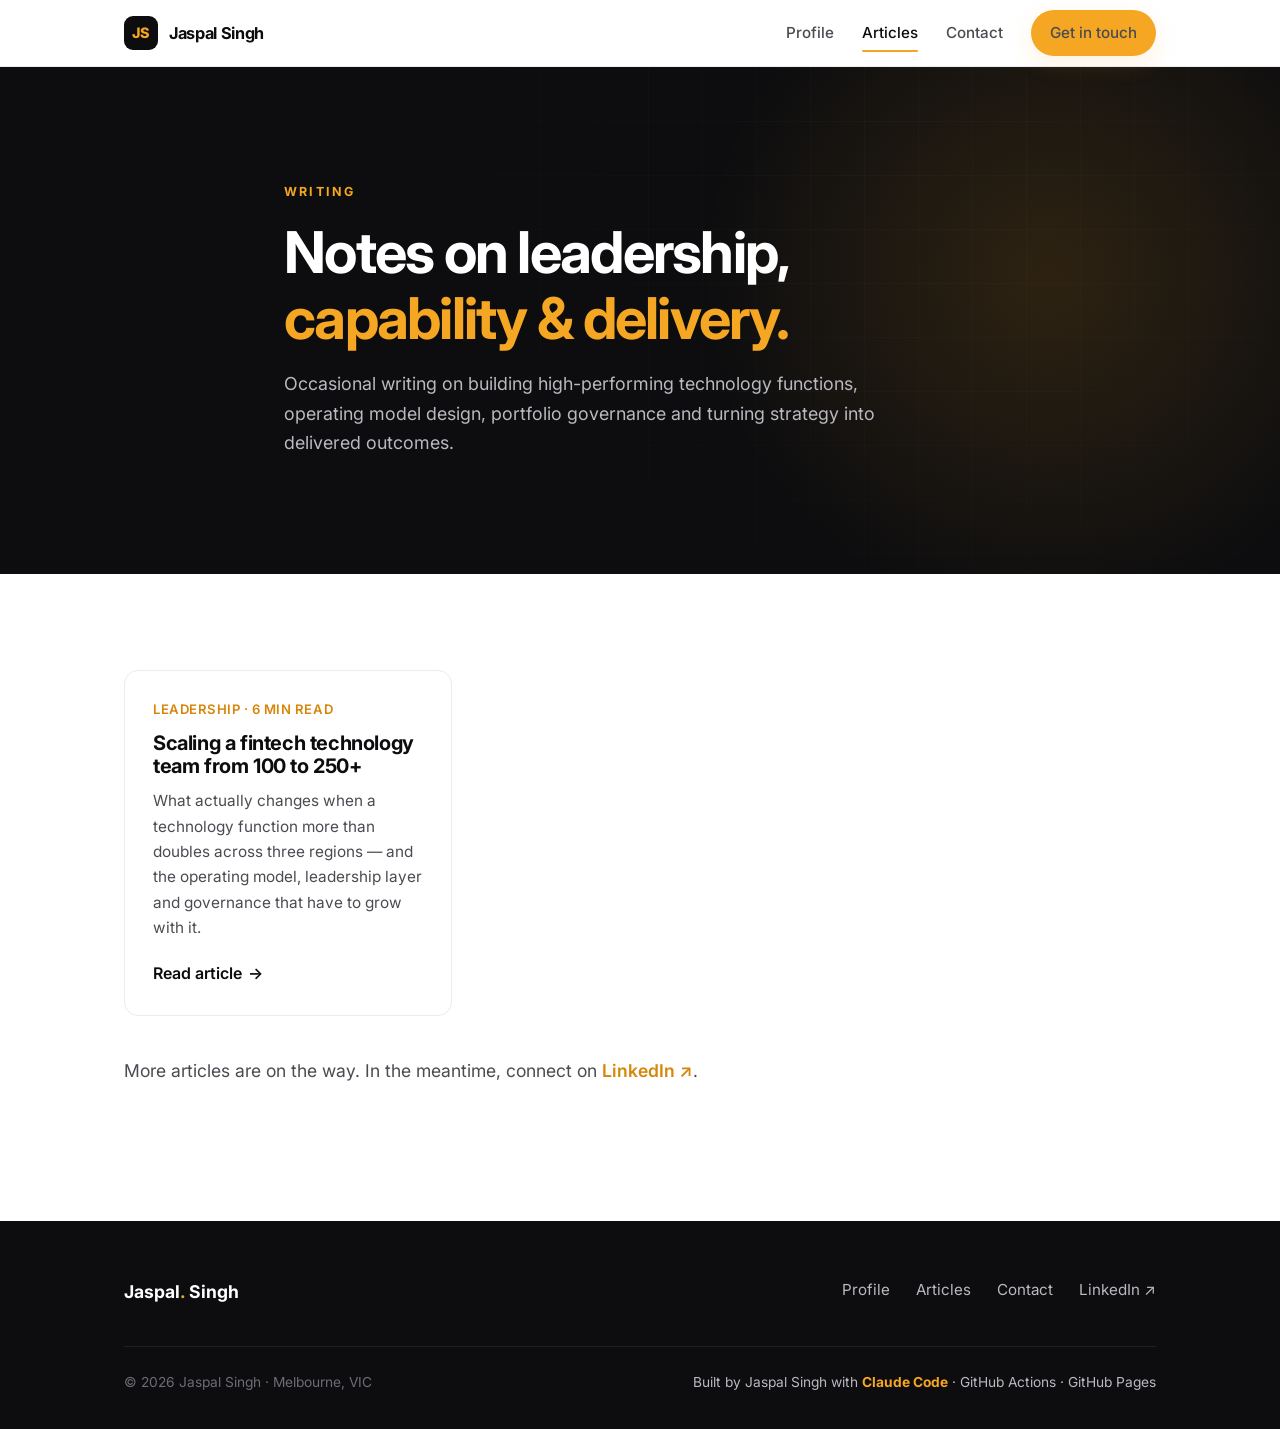
==== articles.html @ 5cb6a639 "Add personal profile site for GitHub Pages Build a clean, modern static profile site for Jaspal Sing" ====
<!DOCTYPE html>
<html lang="en">
<head>
  <meta charset="UTF-8" />
  <meta name="viewport" content="width=device-width, initial-scale=1.0" />
  <title>Articles — Jaspal Singh</title>
  <meta name="description" content="Writing on technology leadership, building capability, operating model design and delivery governance — by Jaspal Singh." />
  <meta name="author" content="Jaspal Singh" />
  <link rel="icon" type="image/svg+xml" href="assets/favicon.svg" />
  <link rel="preconnect" href="https://fonts.googleapis.com" />
  <link rel="preconnect" href="https://fonts.gstatic.com" crossorigin />
  <link href="https://fonts.googleapis.com/css2?family=Inter:wght@400;500;600;700;800&display=swap" rel="stylesheet" />
  <link rel="stylesheet" href="assets/css/styles.css" />
</head>
<body>

  <!-- ===================== NAV ===================== -->
  <header class="nav">
    <div class="container nav__inner">
      <a class="brand" href="index.html" aria-label="Jaspal Singh — home">
        <span class="brand__mark">JS</span>
        <span class="brand__name">Jaspal Singh</span>
      </a>
      <nav class="nav__links" aria-label="Primary">
        <a href="index.html">Profile</a>
        <a href="articles.html" aria-current="page">Articles</a>
        <a href="contact.html">Contact</a>
        <a class="btn btn--primary nav__cta" href="contact.html">Get in touch</a>
      </nav>
      <button class="nav__toggle" aria-label="Toggle menu" aria-expanded="false">
        <span></span><span></span><span></span>
      </button>
    </div>
  </header>

  <main>
    <!-- ===================== HEADER ===================== -->
    <section class="hero" style="padding:110px 0 80px;">
      <div class="hero__grid" aria-hidden="true"></div>
      <div class="container hero__inner">
        <span class="eyebrow" style="color:var(--accent);">Writing</span>
        <h1 style="font-size:clamp(2.2rem,5.5vw,3.6rem);">Notes on leadership, <span class="accent">capability &amp; delivery.</span></h1>
        <p class="hero__summary">
          Occasional writing on building high-performing technology functions, operating model
          design, portfolio governance and turning strategy into delivered outcomes.
        </p>
      </div>
    </section>

    <!-- ===================== ARTICLE LIST =====================
         To add a new article:
           1. Copy  articles/_template.html  →  articles/your-slug.html
           2. Fill in the title, date and body.
           3. Add a new <article class="article-card"> block below
              (newest first) pointing to it.
    -->
    <section class="section">
      <div class="container">
        <div class="article-grid">

          <article class="article-card reveal">
            <div class="article-card__meta">Leadership · 6 min read</div>
            <h3>Scaling a fintech technology team from 100 to 250+</h3>
            <p>What actually changes when a technology function more than doubles across three regions — and the operating model, leadership layer and governance that have to grow with it.</p>
            <a class="article-card__more" href="articles/scaling-a-fintech-team.html">
              Read article <span class="arrow" aria-hidden="true">→</span>
            </a>
          </article>

          <!-- More articles will appear here as they're published. -->

        </div>

        <!-- Shown only as a hint while the library is small; remove when full. -->
        <p class="section-lead reveal" data-delay="1" style="margin-top:40px;">
          More articles are on the way. In the meantime, connect on
          <a href="https://www.linkedin.com/in/jaspalsinghau" target="_blank" rel="noopener" style="color:var(--accent-deep);font-weight:600;">LinkedIn ↗</a>.
        </p>
      </div>
    </section>
  </main>

  <!-- ===================== FOOTER ===================== -->
  <footer class="footer">
    <div class="container">
      <div class="footer__top">
        <div class="footer__brand">Jaspal<span>.</span> Singh</div>
        <nav class="footer__links" aria-label="Footer">
          <a href="index.html">Profile</a>
          <a href="articles.html">Articles</a>
          <a href="contact.html">Contact</a>
          <a href="https://www.linkedin.com/in/jaspalsinghau" target="_blank" rel="noopener">LinkedIn ↗</a>
        </nav>
      </div>
      <div class="footer__bottom">
        <span>© <span data-year>2026</span> Jaspal Singh · Melbourne, VIC</span>
        <span class="built">Built by Jaspal Singh with <b>Claude Code</b> · GitHub Actions · GitHub Pages</span>
      </div>
    </div>
  </footer>

  <script src="assets/js/main.js"></script>
</body>
</html>
---- assets/css/styles.css ----
/* ==========================================================================
   Jaspal Singh — Personal Profile Site
   Design system: black / white / grey with an amber-gold accent.
   Plain CSS, no build step.
   ========================================================================== */

:root {
  /* Palette */
  --ink:        #0d0d0f;   /* near-black */
  --ink-soft:   #1a1a1e;   /* raised surfaces on dark */
  --paper:      #ffffff;
  --grey-50:    #f6f6f7;
  --grey-100:   #ececee;
  --grey-200:   #d9d9dd;
  --grey-300:   #b9b9c0;
  --grey-500:   #6c6c75;
  --grey-600:   #4b4b52;
  --grey-700:   #2c2c31;

  /* Accent — amber / gold */
  --accent:      #f5a623;
  --accent-deep: #d6860a;
  --accent-soft: rgba(245, 166, 35, 0.14);

  /* Typography */
  --font-sans: "Inter", -apple-system, BlinkMacSystemFont, "Segoe UI", Roboto,
               Helvetica, Arial, sans-serif;
  --font-serif: "Georgia", "Times New Roman", serif;

  /* Spacing / layout */
  --maxw: 1080px;
  --radius: 14px;
  --radius-sm: 8px;
  --shadow: 0 10px 40px rgba(13, 13, 15, 0.10);
  --shadow-lg: 0 24px 70px rgba(13, 13, 15, 0.18);

  --ease: cubic-bezier(0.22, 1, 0.36, 1);
}

/* ----- Reset --------------------------------------------------------------- */
*, *::before, *::after { box-sizing: border-box; }
html { scroll-behavior: smooth; -webkit-text-size-adjust: 100%; }
body {
  margin: 0;
  font-family: var(--font-sans);
  color: var(--ink);
  background: var(--paper);
  line-height: 1.65;
  -webkit-font-smoothing: antialiased;
  text-rendering: optimizeLegibility;
}
img { max-width: 100%; display: block; }
a { color: inherit; text-decoration: none; }
ul { margin: 0; padding: 0; list-style: none; }
h1, h2, h3, h4 { line-height: 1.15; margin: 0; font-weight: 700; letter-spacing: -0.02em; }

/* ----- Layout helpers ------------------------------------------------------ */
.container { width: 100%; max-width: var(--maxw); margin: 0 auto; padding: 0 24px; }
.section { padding: 96px 0; }
.section--tight { padding: 64px 0; }
.section--dark { background: var(--ink); color: var(--paper); }
.section--grey { background: var(--grey-50); }

.eyebrow {
  display: inline-block;
  font-size: 0.78rem;
  font-weight: 700;
  letter-spacing: 0.18em;
  text-transform: uppercase;
  color: var(--accent-deep);
  margin-bottom: 16px;
}
.section--dark .eyebrow { color: var(--accent); }

.section-title { font-size: clamp(1.7rem, 3.6vw, 2.6rem); margin-bottom: 16px; }
.section-lead {
  font-size: 1.1rem;
  color: var(--grey-600);
  max-width: 60ch;
  margin: 0 0 40px;
}
.section--dark .section-lead { color: var(--grey-300); }

/* ----- Buttons ------------------------------------------------------------- */
.btn {
  display: inline-flex;
  align-items: center;
  gap: 9px;
  padding: 13px 24px;
  border-radius: 999px;
  font-weight: 600;
  font-size: 0.96rem;
  border: 1.5px solid transparent;
  cursor: pointer;
  transition: transform 0.25s var(--ease), background 0.25s var(--ease),
              color 0.25s var(--ease), border-color 0.25s var(--ease),
              box-shadow 0.25s var(--ease);
}
.btn:hover { transform: translateY(-2px); }
.btn--primary {
  background: var(--accent);
  color: var(--ink);
  box-shadow: 0 8px 24px var(--accent-soft);
}
.btn--primary:hover { background: var(--accent-deep); box-shadow: var(--shadow); }
.btn--ghost { border-color: currentColor; color: var(--ink); }
.btn--ghost:hover { background: var(--ink); color: var(--paper); border-color: var(--ink); }
.section--dark .btn--ghost { color: var(--paper); }
.section--dark .btn--ghost:hover { background: var(--paper); color: var(--ink); }

/* ----- Navigation ---------------------------------------------------------- */
.nav {
  position: sticky;
  top: 0;
  z-index: 50;
  background: rgba(255, 255, 255, 0.82);
  backdrop-filter: saturate(160%) blur(14px);
  border-bottom: 1px solid var(--grey-100);
}
.nav__inner {
  display: flex;
  align-items: center;
  justify-content: space-between;
  height: 66px;
}
.brand { display: flex; align-items: center; gap: 11px; font-weight: 700; letter-spacing: -0.02em; }
.brand__mark {
  display: grid;
  place-items: center;
  width: 34px; height: 34px;
  border-radius: 9px;
  background: var(--ink);
  color: var(--accent);
  font-weight: 800;
  font-size: 0.9rem;
}
.brand__name { font-size: 1.02rem; }
.nav__links { display: flex; align-items: center; gap: 28px; }
.nav__links a { font-size: 0.95rem; font-weight: 500; color: var(--grey-600); transition: color 0.2s; }
.nav__links a:hover, .nav__links a[aria-current="page"] { color: var(--ink); }
.nav__links a[aria-current="page"] { position: relative; }
.nav__links a[aria-current="page"]::after {
  content: ""; position: absolute; left: 0; bottom: -6px;
  width: 100%; height: 2px; background: var(--accent); border-radius: 2px;
}
.nav__cta { padding: 9px 18px; font-size: 0.9rem; }
.nav__toggle {
  display: none;
  background: none; border: 0; cursor: pointer;
  width: 40px; height: 40px; padding: 8px;
}
.nav__toggle span {
  display: block; height: 2px; background: var(--ink); border-radius: 2px;
  transition: transform 0.3s var(--ease), opacity 0.2s;
}
.nav__toggle span + span { margin-top: 5px; }

/* ----- Hero ---------------------------------------------------------------- */
.hero {
  position: relative;
  overflow: hidden;
  background: var(--ink);
  color: var(--paper);
  padding: 120px 0 110px;
}
.hero::before {
  content: "";
  position: absolute;
  top: -30%; right: -10%;
  width: 60vw; height: 60vw;
  max-width: 720px; max-height: 720px;
  background: radial-gradient(circle, var(--accent-soft) 0%, transparent 68%);
  pointer-events: none;
}
.hero__grid {
  position: absolute; inset: 0;
  background-image:
    linear-gradient(rgba(255,255,255,0.025) 1px, transparent 1px),
    linear-gradient(90deg, rgba(255,255,255,0.025) 1px, transparent 1px);
  background-size: 54px 54px;
  mask-image: radial-gradient(circle at 70% 20%, #000 0%, transparent 70%);
  pointer-events: none;
}
.hero__inner { position: relative; max-width: 760px; }
.hero__badge {
  display: inline-flex; align-items: center; gap: 9px;
  padding: 8px 16px; margin-bottom: 28px;
  border: 1px solid rgba(245,166,35,0.4);
  border-radius: 999px;
  background: var(--accent-soft);
  font-size: 0.82rem; font-weight: 600; letter-spacing: 0.02em;
  color: var(--accent);
}
.hero__badge .dot {
  width: 8px; height: 8px; border-radius: 50%; background: var(--accent);
  box-shadow: 0 0 0 0 rgba(245,166,35,0.6);
  animation: pulse 2.4s infinite;
}
@keyframes pulse {
  0%   { box-shadow: 0 0 0 0 rgba(245,166,35,0.55); }
  70%  { box-shadow: 0 0 0 9px rgba(245,166,35,0); }
  100% { box-shadow: 0 0 0 0 rgba(245,166,35,0); }
}
.hero h1 {
  font-size: clamp(2.6rem, 6.5vw, 4.6rem);
  letter-spacing: -0.03em;
  margin-bottom: 18px;
}
.hero h1 .accent { color: var(--accent); }
.hero__role {
  font-size: clamp(1rem, 2.4vw, 1.3rem);
  font-weight: 600;
  color: var(--grey-300);
  margin-bottom: 22px;
}
.hero__role .sep { color: var(--accent); margin: 0 8px; }
.hero__summary {
  font-size: 1.12rem;
  color: var(--grey-300);
  max-width: 58ch;
  margin-bottom: 36px;
}
.hero__cta { display: flex; flex-wrap: wrap; gap: 14px; }

/* ----- Stats --------------------------------------------------------------- */
.stats {
  display: grid;
  grid-template-columns: repeat(4, 1fr);
  gap: 24px;
}
.stat { text-align: left; }
.stat__num {
  font-size: clamp(2.2rem, 5vw, 3.2rem);
  font-weight: 800;
  letter-spacing: -0.03em;
  line-height: 1;
  color: var(--ink);
}
.stat__num .unit { color: var(--accent-deep); }
.section--dark .stat__num { color: var(--paper); }
.section--dark .stat__num .unit { color: var(--accent); }
.stat__label {
  margin-top: 10px;
  font-size: 0.92rem;
  color: var(--grey-500);
  line-height: 1.4;
}
.section--dark .stat__label { color: var(--grey-300); }

/* ----- Capability tags ----------------------------------------------------- */
.tags { display: flex; flex-wrap: wrap; gap: 12px; }
.tag {
  padding: 10px 18px;
  border: 1px solid var(--grey-200);
  border-radius: 999px;
  background: var(--paper);
  font-size: 0.92rem;
  font-weight: 500;
  color: var(--grey-700);
  transition: transform 0.2s var(--ease), border-color 0.2s, color 0.2s, box-shadow 0.2s;
}
.tag:hover {
  transform: translateY(-2px);
  border-color: var(--accent);
  color: var(--ink);
  box-shadow: var(--shadow);
}

/* ----- Value cards --------------------------------------------------------- */
.cards {
  display: grid;
  grid-template-columns: repeat(3, 1fr);
  gap: 22px;
}
.card {
  padding: 30px;
  border-radius: var(--radius);
  background: var(--paper);
  border: 1px solid var(--grey-100);
  transition: transform 0.3s var(--ease), box-shadow 0.3s var(--ease), border-color 0.3s;
}
.card:hover { transform: translateY(-4px); box-shadow: var(--shadow); border-color: var(--grey-200); }
.card__icon {
  width: 46px; height: 46px;
  display: grid; place-items: center;
  border-radius: 12px;
  background: var(--accent-soft);
  color: var(--accent-deep);
  margin-bottom: 18px;
}
.card__icon svg { width: 24px; height: 24px; }
.card h3 { font-size: 1.18rem; margin-bottom: 10px; }
.card p { margin: 0; color: var(--grey-600); font-size: 0.98rem; }

/* ----- Timeline (career snapshot) ----------------------------------------- */
.timeline { border-left: 2px solid var(--grey-200); padding-left: 28px; }
.tl-item { position: relative; padding-bottom: 30px; }
.tl-item:last-child { padding-bottom: 0; }
.tl-item::before {
  content: ""; position: absolute; left: -36px; top: 5px;
  width: 13px; height: 13px; border-radius: 50%;
  background: var(--paper); border: 3px solid var(--accent);
}
.tl-item__role { font-weight: 700; font-size: 1.05rem; }
.tl-item__meta { color: var(--grey-500); font-size: 0.92rem; margin-top: 3px; }
.tl-item__org { color: var(--accent-deep); font-weight: 600; }

/* ----- "Built with Claude" feature ---------------------------------------- */
.build {
  display: grid;
  grid-template-columns: 1.1fr 1fr;
  gap: 48px;
  align-items: center;
}
.build__steps { display: grid; gap: 16px; }
.build__step {
  display: flex; gap: 16px; align-items: flex-start;
  padding: 18px 20px;
  border-radius: var(--radius-sm);
  background: var(--ink-soft);
  border: 1px solid rgba(255,255,255,0.06);
}
.build__step .n {
  flex: none;
  width: 30px; height: 30px;
  display: grid; place-items: center;
  border-radius: 8px;
  background: var(--accent-soft);
  color: var(--accent);
  font-weight: 800; font-size: 0.85rem;
}
.build__step h4 { font-size: 1rem; margin-bottom: 2px; }
.build__step p { margin: 0; color: var(--grey-300); font-size: 0.92rem; }
.code-window {
  border-radius: var(--radius);
  overflow: hidden;
  background: #0a0a0c;
  border: 1px solid rgba(255,255,255,0.08);
  box-shadow: var(--shadow-lg);
  font-family: "SF Mono", "JetBrains Mono", "Fira Code", monospace;
}
.code-window__bar {
  display: flex; align-items: center; gap: 7px;
  padding: 12px 16px;
  background: #141417;
  border-bottom: 1px solid rgba(255,255,255,0.06);
}
.code-window__bar i { width: 11px; height: 11px; border-radius: 50%; display: block; }
.code-window__bar .r { background: #ff5f56; }
.code-window__bar .y { background: #ffbd2e; }
.code-window__bar .g { background: #27c93f; }
.code-window__bar span { margin-left: 8px; color: var(--grey-500); font-size: 0.8rem; }
.code-window pre {
  margin: 0; padding: 20px 18px; font-size: 0.84rem; line-height: 1.85;
  color: var(--grey-300); overflow-x: auto;
}
.code-window .pr { color: var(--accent); }
.code-window .cm { color: var(--grey-500); }
.code-window .ok { color: #27c93f; }

/* ----- Article cards ------------------------------------------------------- */
.article-grid {
  display: grid;
  grid-template-columns: repeat(auto-fill, minmax(300px, 1fr));
  gap: 24px;
}
.article-card {
  display: flex; flex-direction: column;
  padding: 28px;
  border-radius: var(--radius);
  background: var(--paper);
  border: 1px solid var(--grey-100);
  transition: transform 0.3s var(--ease), box-shadow 0.3s var(--ease), border-color 0.3s;
}
.article-card:hover { transform: translateY(-4px); box-shadow: var(--shadow); border-color: var(--grey-200); }
.article-card__meta { font-size: 0.82rem; font-weight: 600; letter-spacing: 0.04em;
  text-transform: uppercase; color: var(--accent-deep); margin-bottom: 12px; }
.article-card h3 { font-size: 1.25rem; margin-bottom: 10px; }
.article-card p { margin: 0 0 20px; color: var(--grey-600); font-size: 0.96rem; }
.article-card__more { margin-top: auto; font-weight: 600; color: var(--ink); display: inline-flex; gap: 6px; }
.article-card__more .arrow { transition: transform 0.25s var(--ease); }
.article-card:hover .article-card__more .arrow { transform: translateX(4px); }

.empty-state {
  text-align: center; padding: 60px 20px;
  border: 1.5px dashed var(--grey-200); border-radius: var(--radius);
  color: var(--grey-500);
}

/* ----- Contact cards ------------------------------------------------------- */
.contact-grid { display: grid; grid-template-columns: repeat(2, 1fr); gap: 24px; }
.contact-card {
  display: flex; flex-direction: column; gap: 6px;
  padding: 34px;
  border-radius: var(--radius);
  background: var(--paper);
  border: 1px solid var(--grey-100);
  transition: transform 0.3s var(--ease), box-shadow 0.3s var(--ease), border-color 0.3s;
}
.contact-card:hover { transform: translateY(-4px); box-shadow: var(--shadow); border-color: var(--accent); }
.contact-card__icon {
  width: 52px; height: 52px; display: grid; place-items: center;
  border-radius: 14px; background: var(--accent-soft); color: var(--accent-deep);
  margin-bottom: 14px;
}
.contact-card__icon svg { width: 26px; height: 26px; }
.contact-card h3 { font-size: 1.2rem; }
.contact-card p { margin: 0; color: var(--grey-500); font-size: 0.95rem; }
.contact-card .val { font-weight: 600; color: var(--ink); font-size: 1.02rem; margin: 4px 0 14px; word-break: break-word; }
.contact-card .btn { align-self: flex-start; margin-top: auto; }

.contact-aside {
  margin-top: 40px; padding: 26px 30px;
  border-radius: var(--radius); background: var(--grey-50);
  border: 1px solid var(--grey-100);
  color: var(--grey-600); font-size: 0.98rem;
}
.contact-aside strong { color: var(--ink); }

/* ----- Article body (flat article pages) ----------------------------------- */
.article-hero { background: var(--ink); color: var(--paper); padding: 90px 0 60px; }
.article-hero .eyebrow { color: var(--accent); }
.article-hero h1 { font-size: clamp(2rem, 5vw, 3.2rem); max-width: 22ch; margin-bottom: 18px; }
.article-hero__meta { color: var(--grey-300); font-size: 0.95rem; }
.prose { max-width: 70ch; margin: 0 auto; padding: 64px 24px 96px; }
.prose h2 { font-size: 1.7rem; margin: 48px 0 16px; }
.prose h3 { font-size: 1.3rem; margin: 36px 0 12px; }
.prose p { font-size: 1.1rem; color: var(--grey-700); margin: 0 0 22px; }
.prose ul { list-style: disc; padding-left: 24px; margin: 0 0 22px; }
.prose li { font-size: 1.1rem; color: var(--grey-700); margin-bottom: 8px; }
.prose blockquote {
  margin: 32px 0; padding: 4px 0 4px 24px;
  border-left: 3px solid var(--accent);
  font-size: 1.2rem; font-style: italic; color: var(--grey-600);
}
.prose a { color: var(--accent-deep); text-decoration: underline; text-underline-offset: 3px; }
.back-link { display: inline-flex; gap: 8px; font-weight: 600; color: var(--grey-600); margin-bottom: 8px; }
.back-link:hover { color: var(--ink); }

/* ----- Footer -------------------------------------------------------------- */
.footer { background: var(--ink); color: var(--grey-300); padding: 56px 0 36px; }
.footer__top { display: flex; flex-wrap: wrap; justify-content: space-between; gap: 28px; align-items: flex-start; }
.footer__brand { color: var(--paper); font-weight: 700; font-size: 1.1rem; }
.footer__brand span { color: var(--accent); }
.footer__links { display: flex; gap: 26px; flex-wrap: wrap; }
.footer__links a { color: var(--grey-300); font-size: 0.95rem; transition: color 0.2s; }
.footer__links a:hover { color: var(--accent); }
.footer__bottom {
  margin-top: 40px; padding-top: 24px;
  border-top: 1px solid rgba(255,255,255,0.08);
  display: flex; flex-wrap: wrap; justify-content: space-between; gap: 12px;
  font-size: 0.86rem; color: var(--grey-500);
}
.footer__bottom .built { color: var(--grey-300); }
.footer__bottom .built b { color: var(--accent); }

/* ----- Scroll reveal animations ------------------------------------------- */
.reveal { opacity: 0; transform: translateY(26px); transition: opacity 0.7s var(--ease), transform 0.7s var(--ease); }
.reveal.is-visible { opacity: 1; transform: none; }
.reveal[data-delay="1"] { transition-delay: 0.08s; }
.reveal[data-delay="2"] { transition-delay: 0.16s; }
.reveal[data-delay="3"] { transition-delay: 0.24s; }
.reveal[data-delay="4"] { transition-delay: 0.32s; }

/* ----- Responsive ---------------------------------------------------------- */
@media (max-width: 860px) {
  .section { padding: 72px 0; }
  .cards { grid-template-columns: 1fr 1fr; }
  .stats { grid-template-columns: 1fr 1fr; gap: 32px 24px; }
  .build { grid-template-columns: 1fr; gap: 36px; }
  .contact-grid { grid-template-columns: 1fr; }

  .nav__toggle { display: block; }
  .nav__links {
    position: absolute; top: 66px; left: 0; right: 0;
    flex-direction: column; align-items: flex-start; gap: 0;
    background: var(--paper);
    border-bottom: 1px solid var(--grey-100);
    box-shadow: var(--shadow);
    max-height: 0; overflow: hidden;
    transition: max-height 0.3s var(--ease);
  }
  .nav__links.is-open { max-height: 340px; }
  .nav__links a { width: 100%; padding: 15px 24px; border-bottom: 1px solid var(--grey-100); }
  .nav__links .nav__cta { margin: 14px 24px; }
}
@media (max-width: 540px) {
  .cards { grid-template-columns: 1fr; }
  .stats { grid-template-columns: 1fr 1fr; }
  .hero { padding: 90px 0 80px; }
}

/* ----- Reduced motion ------------------------------------------------------ */
@media (prefers-reduced-motion: reduce) {
  * { animation-duration: 0.001ms !important; animation-iteration-count: 1 !important;
      transition-duration: 0.001ms !important; scroll-behavior: auto !important; }
  .reveal { opacity: 1; transform: none; }
}
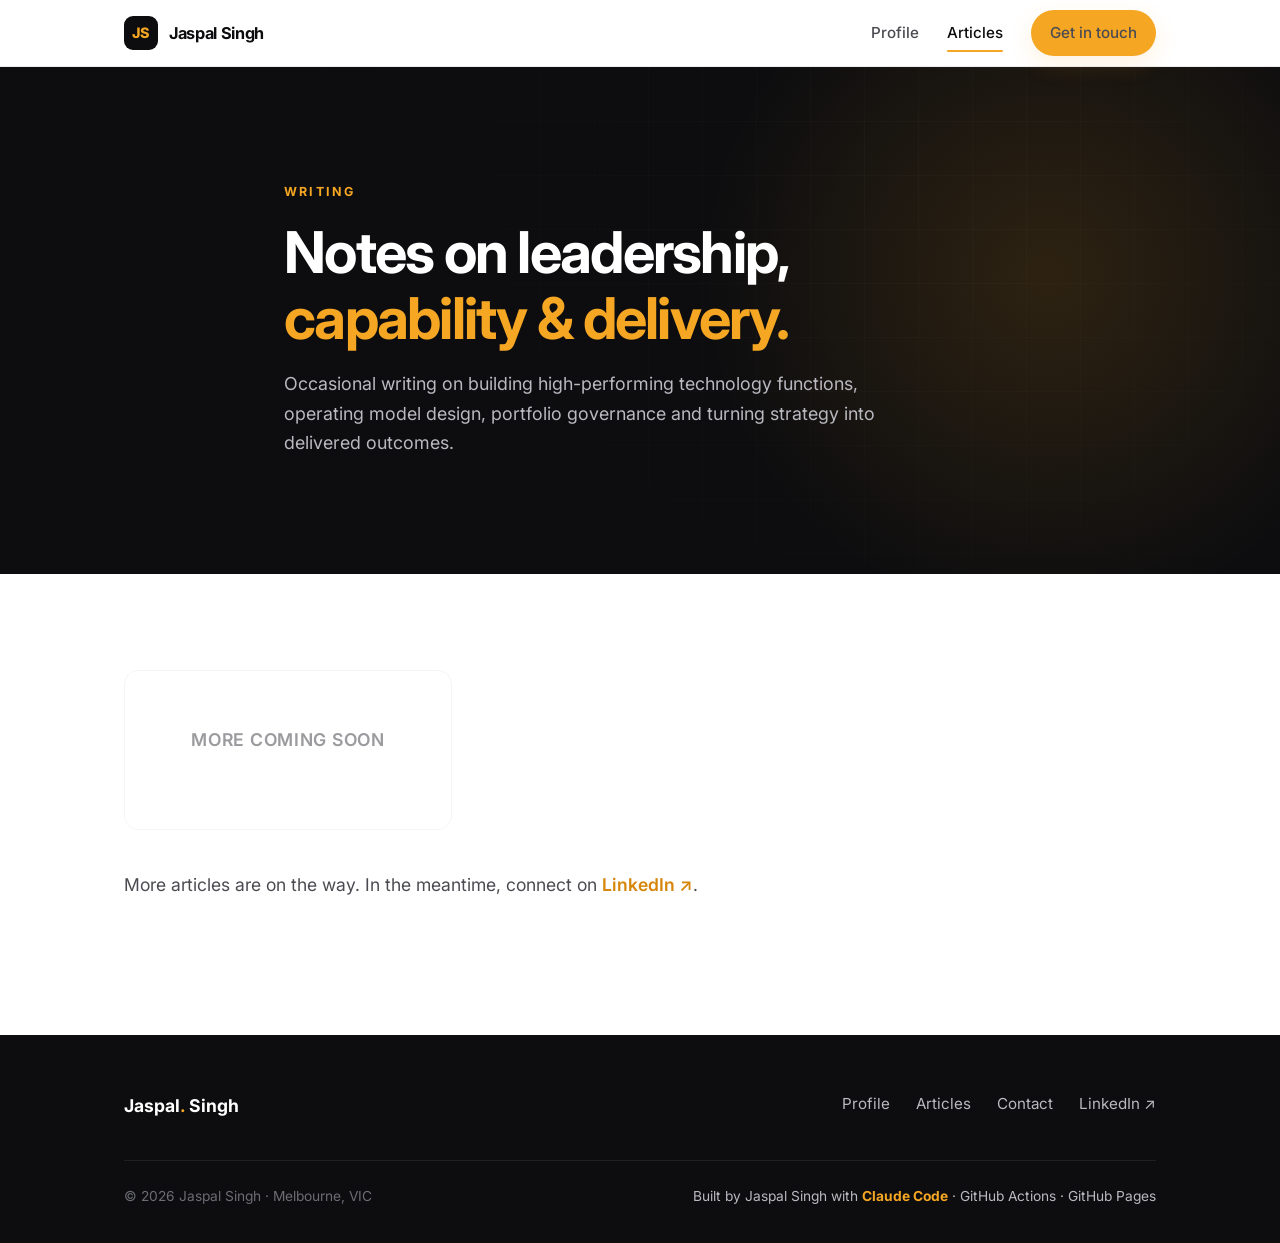
==== commit 5c4c3d91: "Remove duplicate Contact link from top nav (kept Get in touch pill)" ====
--- a/articles.html
+++ b/articles.html
@@ -24,7 +24,6 @@
       <nav class="nav__links" aria-label="Primary">
         <a href="index.html">Profile</a>
         <a href="articles.html" aria-current="page">Articles</a>
-        <a href="contact.html">Contact</a>
         <a class="btn btn--primary nav__cta" href="contact.html">Get in touch</a>
       </nav>
       <button class="nav__toggle" aria-label="Toggle menu" aria-expanded="false">
@@ -58,13 +57,8 @@
       <div class="container">
         <div class="article-grid">
 
-          <article class="article-card reveal">
-            <div class="article-card__meta">Leadership · 6 min read</div>
-            <h3>Scaling a fintech technology team from 100 to 250+</h3>
-            <p>What actually changes when a technology function more than doubles across three regions — and the operating model, leadership layer and governance that have to grow with it.</p>
-            <a class="article-card__more" href="articles/scaling-a-fintech-team.html">
-              Read article <span class="arrow" aria-hidden="true">→</span>
-            </a>
+          <article class="article-card reveal" style="display:flex;align-items:center;justify-content:center;min-height:160px;opacity:.55;">
+            <p style="font-size:1.1rem;font-weight:600;letter-spacing:0.04em;text-transform:uppercase;">More coming soon</p>
           </article>
 
           <!-- More articles will appear here as they're published. -->
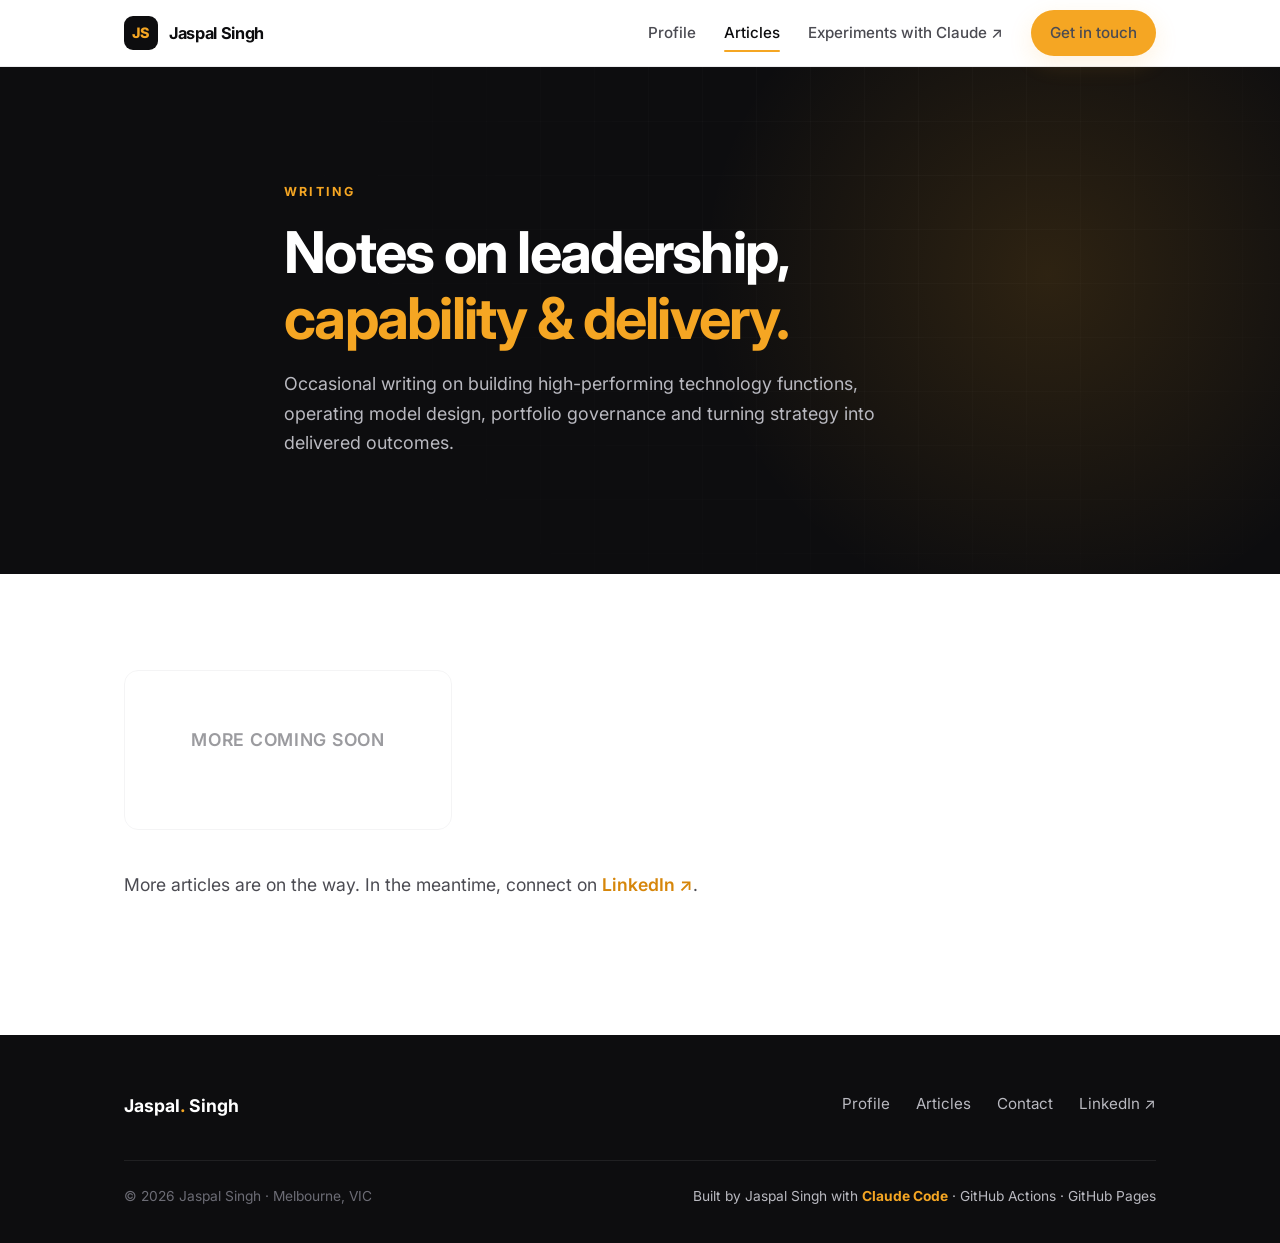
==== commit 5e21c986: "Add Experiments with Claude nav link (opens in new tab)" ====
--- a/articles.html
+++ b/articles.html
@@ -24,6 +24,7 @@
       <nav class="nav__links" aria-label="Primary">
         <a href="index.html">Profile</a>
         <a href="articles.html" aria-current="page">Articles</a>
+        <a href="https://jaspalsinghau.github.io/experiments-with-claude/" target="_blank" rel="noopener">Experiments with Claude ↗</a>
         <a class="btn btn--primary nav__cta" href="contact.html">Get in touch</a>
       </nav>
       <button class="nav__toggle" aria-label="Toggle menu" aria-expanded="false">
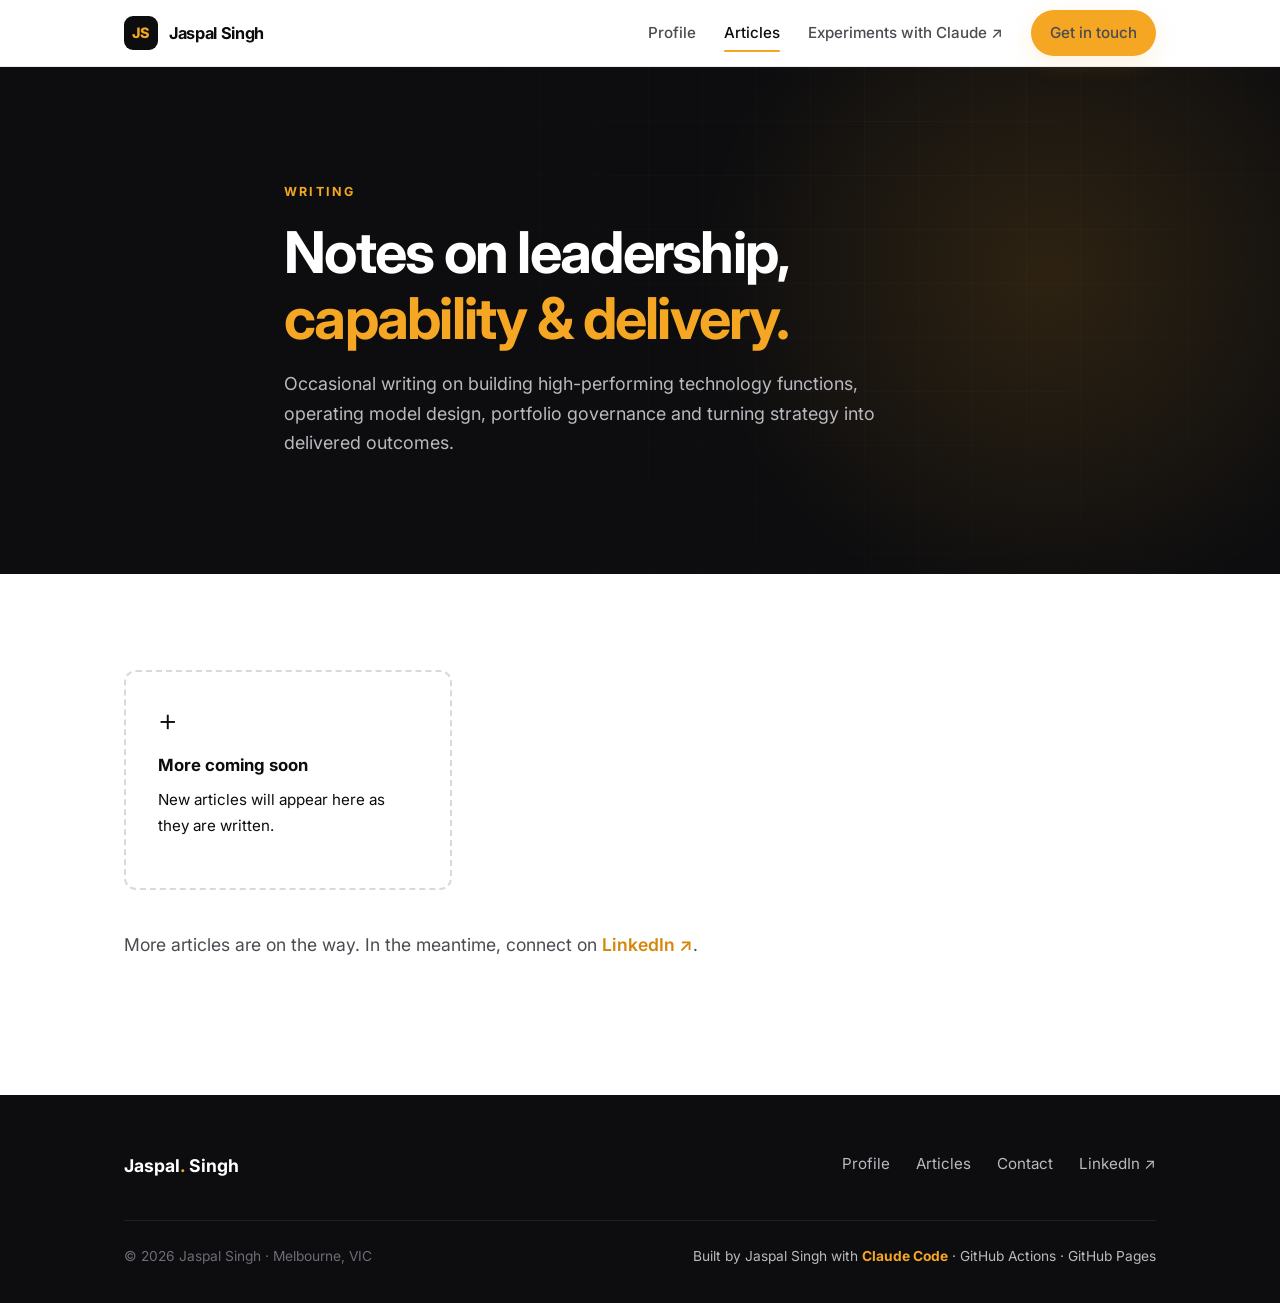
==== commit 5670f8d2: "Restyle articles placeholder card to match Experiments site (dashed border, + icon)" ====
--- a/articles.html
+++ b/articles.html
@@ -58,8 +58,12 @@
       <div class="container">
         <div class="article-grid">
 
-          <article class="article-card reveal" style="display:flex;align-items:center;justify-content:center;min-height:160px;opacity:.55;">
-            <p style="font-size:1.1rem;font-weight:600;letter-spacing:0.04em;text-transform:uppercase;">More coming soon</p>
+          <article class="article-card reveal" style="border:2px dashed var(--grey-200);border-radius:12px;padding:32px;min-height:220px;display:flex;flex-direction:column;gap:16px;box-shadow:none;">
+            <span style="font-size:2rem;font-weight:300;color:var(--grey-400);line-height:1;">+</span>
+            <div>
+              <p style="font-size:1.05rem;font-weight:700;color:var(--ink);margin:0 0 8px;">More coming soon</p>
+              <p style="font-size:0.95rem;color:var(--grey-400);margin:0;">New articles will appear here as they are written.</p>
+            </div>
           </article>
 
           <!-- More articles will appear here as they're published. -->
